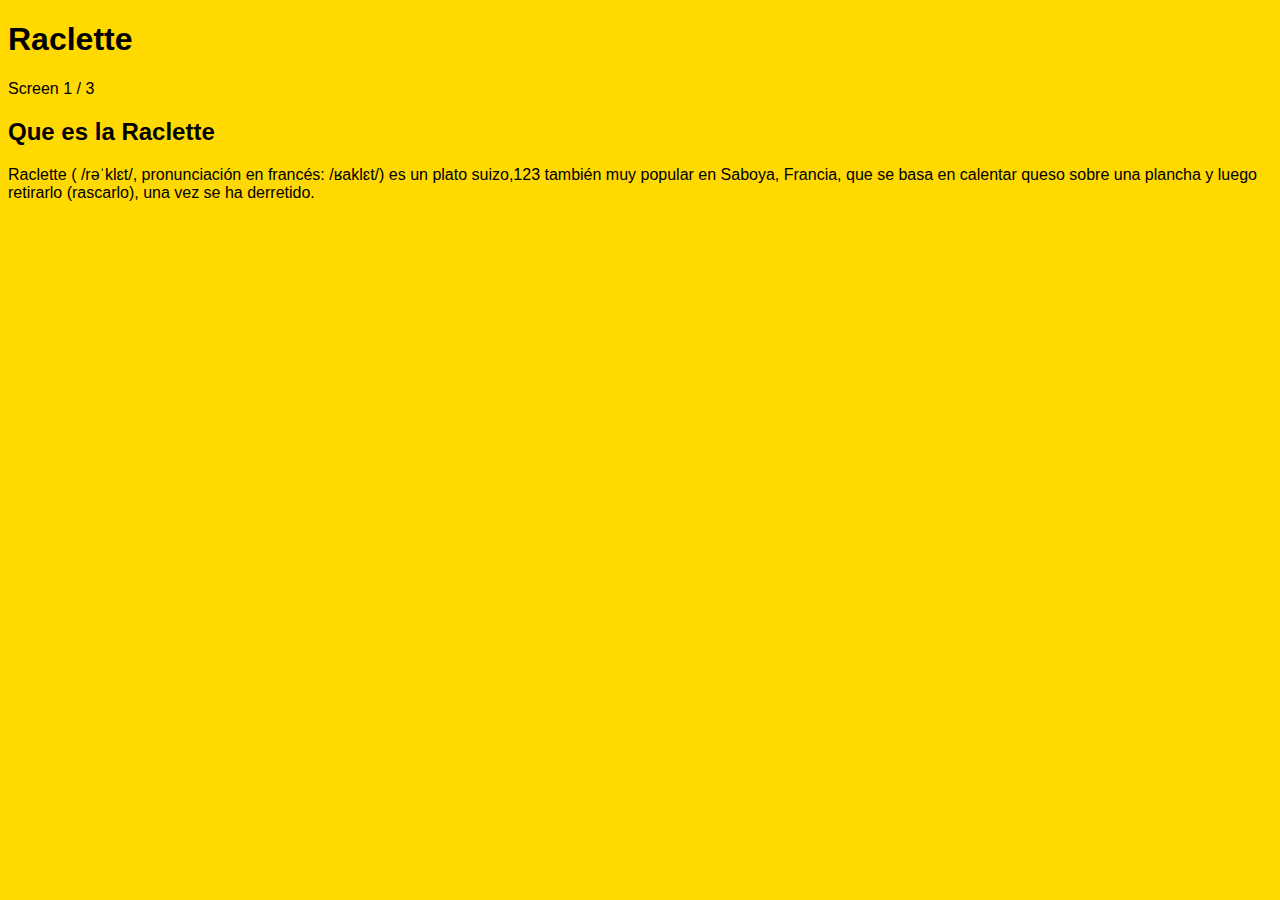
==== intro.html @ 988fbb5d "Add files via upload" ====
<!DOCTYPE html>
<html lang="en">
<head>
    <meta charset="UTF-8">
    <meta name="viewport" content="width=device-width, initial-scale=1.0">
    <meta name="description" content="La raclette explicada en tres pasos">
    <title>Raclette</title>
    <link rel="stylesheet" href="./styles.css">
</head>
<body>
    
<h1>Raclette</h1>

<p>Screen 1 / 3</p>
<h2>Que es la Raclette</h2>
<p>Raclette ( /rəˈklɛt/, pronunciación en francés: /ʁaklɛt/) es un plato suizo,1​2​3​ también muy popular en Saboya, Francia, que se basa en calentar queso sobre una plancha y luego retirarlo (rascarlo), una vez se ha derretido.</p>

</body>
</html>
---- styles.css ----
html{
    background: rgb(255, 217, 0);
    font-family:'Gill Sans', 'Gill Sans MT', Calibri, 'Trebuchet MS', sans-serif;
}
a{
    font-style: normal;
    text-decoration: none;
    text-decoration-color: black;
    color: black;
    font-weight: 600
    ;
}
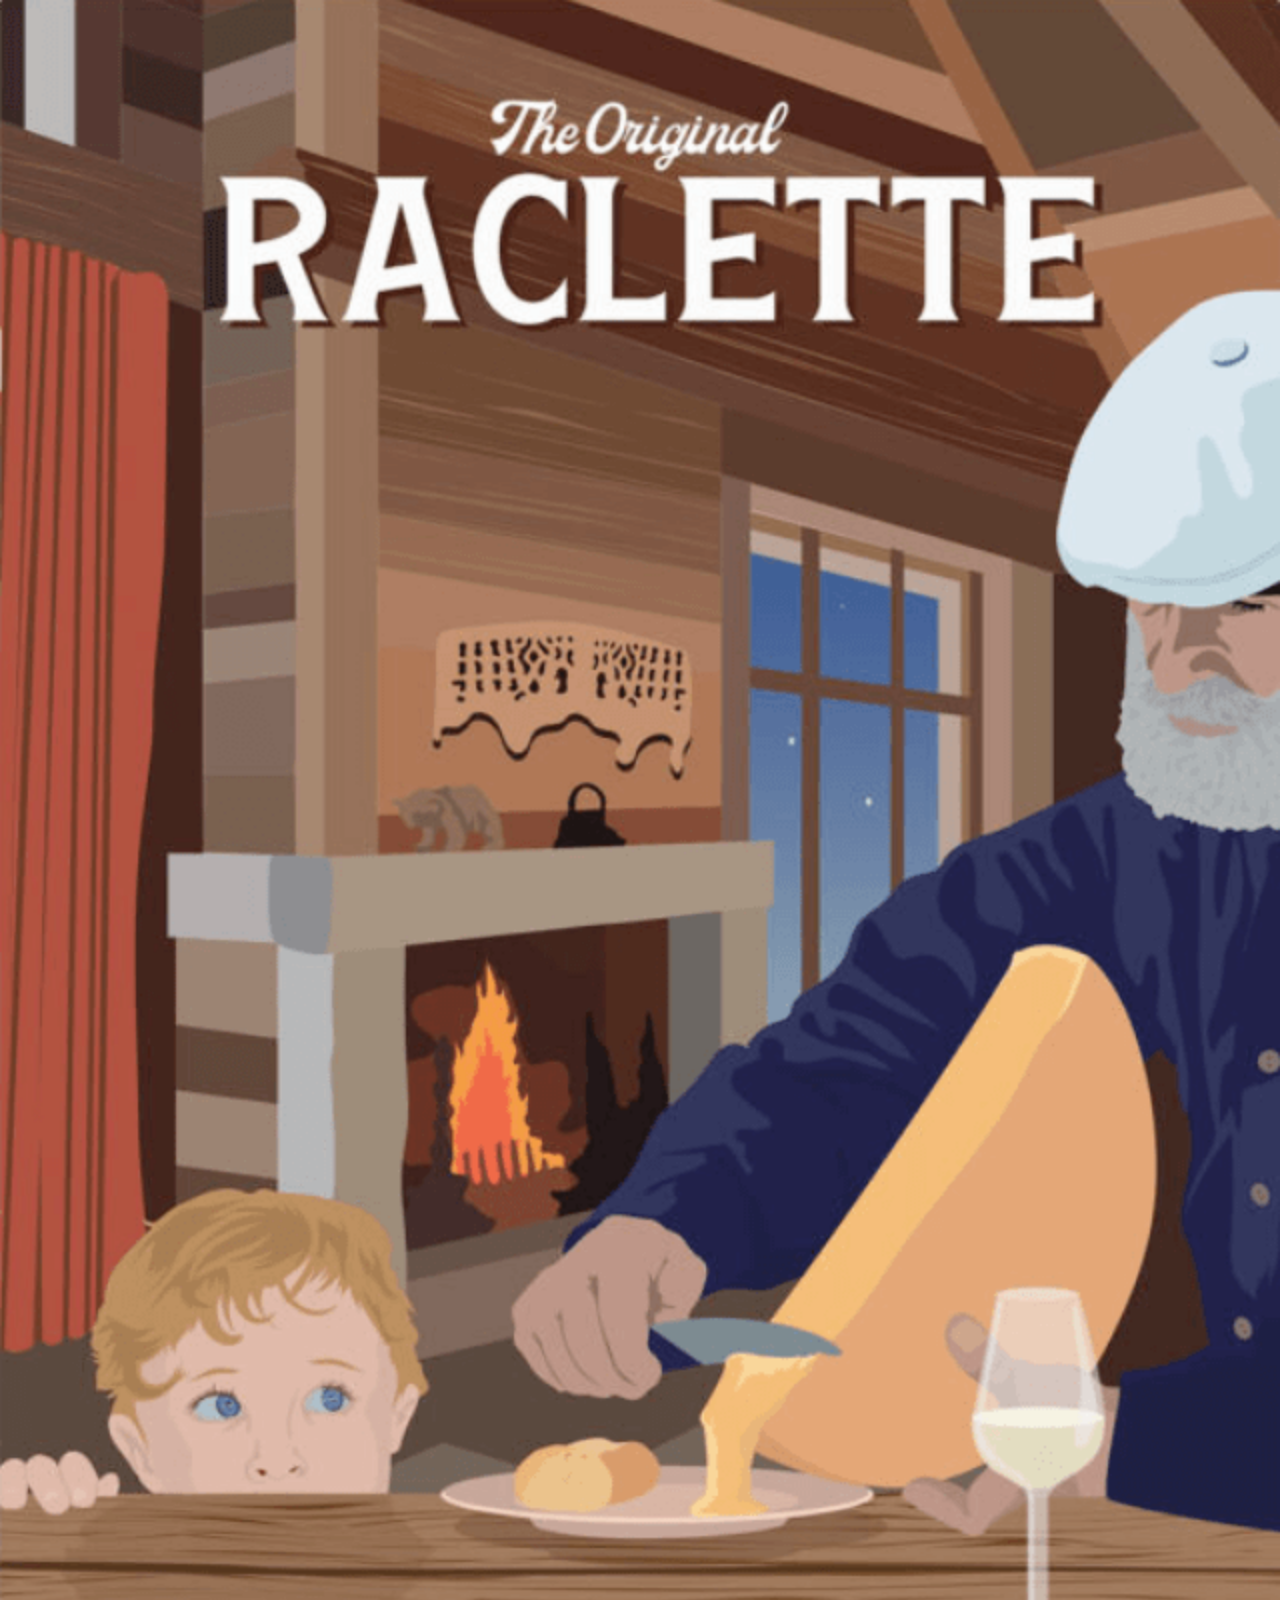
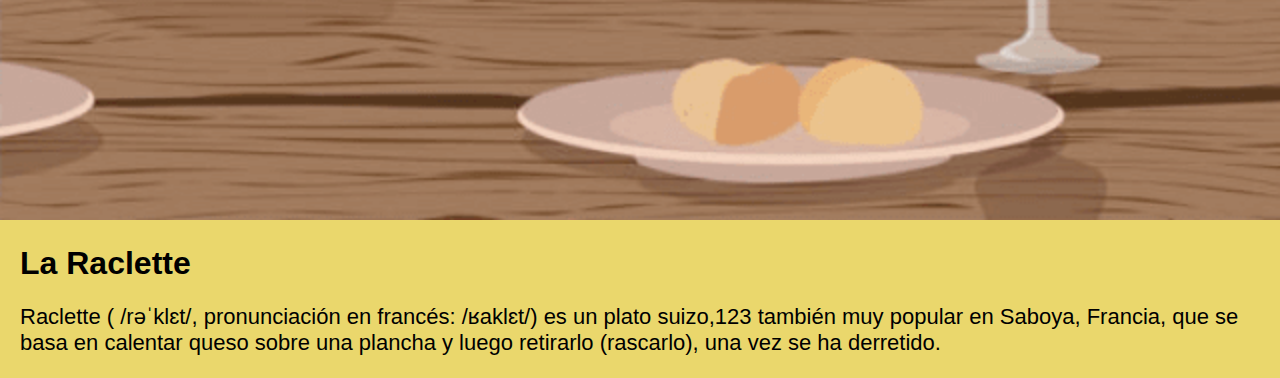
==== commit 794a364f: "Add files via upload" ====
--- a/intro.html
+++ b/intro.html
@@ -9,11 +9,12 @@
 </head>
 <body>
     
-<h1>Raclette</h1>
 
-<p>Screen 1 / 3</p>
-<h2>Que es la Raclette</h2>
+<img src="./raclette-poster.png" alt="raclette poster" width="100%">
+<div>
+<h1>La Raclette</h1>
 <p>Raclette ( /rəˈklɛt/, pronunciación en francés: /ʁaklɛt/) es un plato suizo,1​2​3​ también muy popular en Saboya, Francia, que se basa en calentar queso sobre una plancha y luego retirarlo (rascarlo), una vez se ha derretido.</p>
+</div>
 
 </body>
 </html>--- a/styles.css
+++ b/styles.css
@@ -1,6 +1,16 @@
 html{
-    background: rgb(255, 217, 0);
-    font-family:'Gill Sans', 'Gill Sans MT', Calibri, 'Trebuchet MS', sans-serif;
+    background: rgb(234, 215, 108);
+    font-family: 'Lucida Sans', 'Lucida Sans Regular', 'Lucida Grande', 'Lucida Sans Unicode', Geneva, Verdana, sans-serif;
+}
+body{
+    margin: 0px;
+}
+div{
+    margin: 0 18px 20px 20px;
+}
+    p{
+    font-family: 'Lucida Sans', 'Lucida Sans Regular', 'Lucida Grande', 'Lucida Sans Unicode', Geneva, Verdana, sans-serif;
+    font-size: 22px;
 }
 a{
     font-style: normal;
